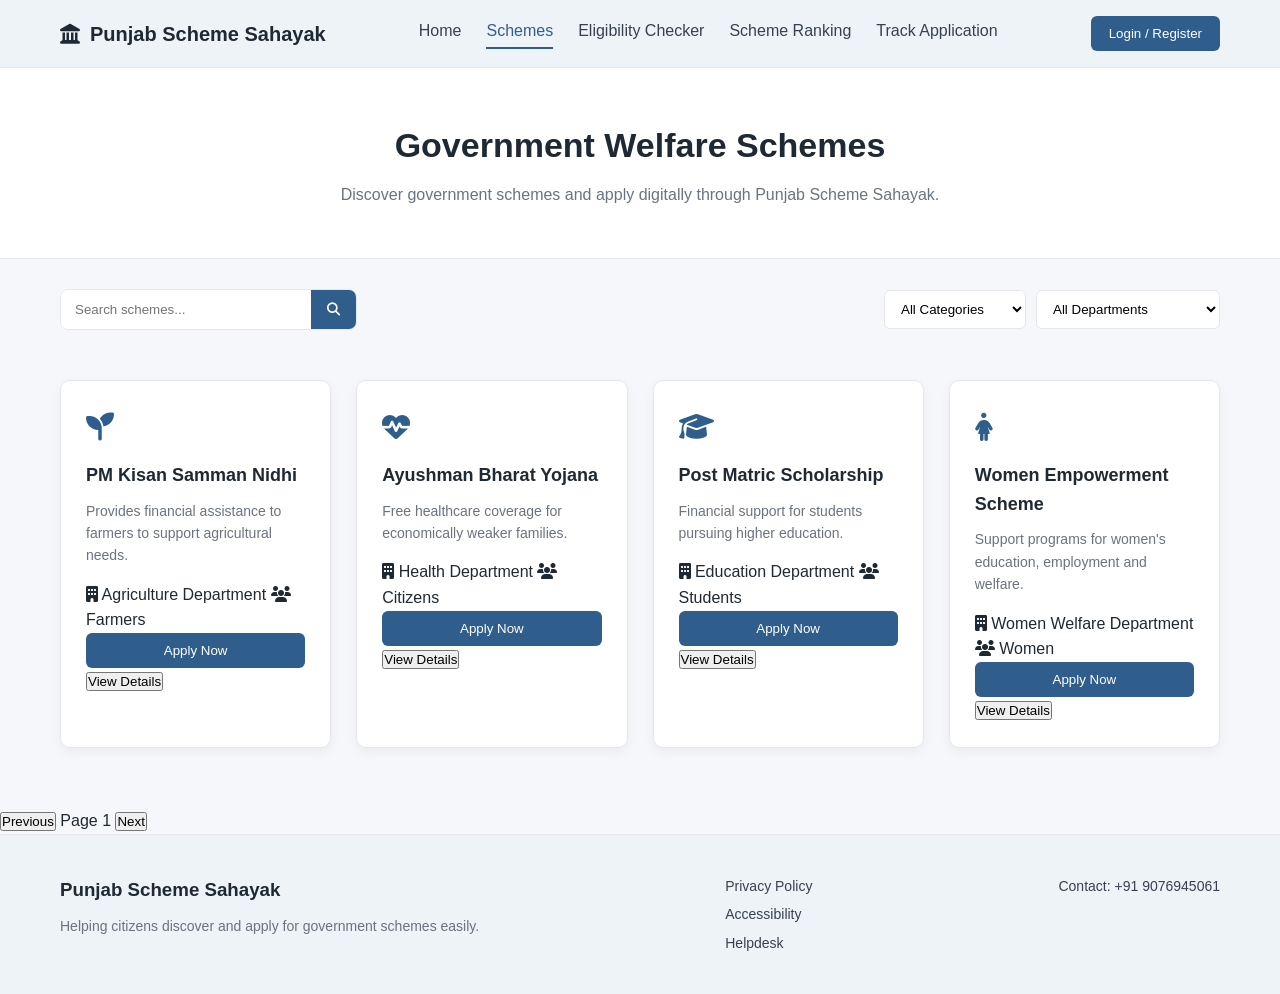
==== gov_Project/schemes.html @ ae300dbd "Added scheme.html page" ====
<!DOCTYPE html>
<html lang="en">

<head>

<meta charset="UTF-8">
<meta name="viewport" content="width=device-width, initial-scale=1.0">

<title>Schemes | Punjab Scheme Sahayak</title>

<link rel="stylesheet" href="schemes.css">

<link rel="stylesheet"
href="https://cdnjs.cloudflare.com/ajax/libs/font-awesome/6.5.0/css/all.min.css">

</head>

<body>

<!-- ================= NAVBAR ================= -->

<header class="navbar">

<div class="logo">

<i class="fa-solid fa-landmark"></i>
<span>Punjab Scheme Sahayak</span>

</div>

<nav class="nav-links">

<a href="index.html">Home</a>

<a href="schemes.html" class="active">Schemes</a>

<a href="eligibility.html">Eligibility Checker</a>

<a href="ranking.html">Scheme Ranking</a>

<a href="track.html">Track Application</a>

</nav>

<button id="loginBtn" class="login-btn">
Login / Register
</button>

</header>


<!-- ================= PAGE HEADER ================= -->

<section class="page-header">

<h1>Government Welfare Schemes</h1>

<p>
Discover government schemes and apply digitally
through Punjab Scheme Sahayak.
</p>

</section>


<!-- ================= SEARCH + FILTER ================= -->

<section class="search-filter">

<div class="search-box">

<input
type="text"
id="searchInput"
placeholder="Search schemes..."
aria-label="Search schemes"
/>

<button id="searchBtn">

<i class="fa-solid fa-search"></i>

</button>

</div>


<div class="filters">

<select id="categoryFilter">

<option value="all">All Categories</option>
<option value="agriculture">Agriculture</option>
<option value="health">Health</option>
<option value="education">Education</option>
<option value="women">Women Welfare</option>

</select>


<select id="departmentFilter">

<option value="all">All Departments</option>
<option value="agriculture">Agriculture Department</option>
<option value="health">Health Department</option>
<option value="education">Education Department</option>

</select>

</div>

</section>

<!-- ================= SCHEMES LIST ================= -->

<section class="schemes-container">

<div id="schemesGrid" class="scheme-grid">

<!-- CARD 1 -->

<article class="scheme-card" data-category="agriculture">

<div class="scheme-icon">
<i class="fa-solid fa-seedling"></i>
</div>

<h3 class="scheme-title">PM Kisan Samman Nidhi</h3>

<p class="scheme-desc">
Provides financial assistance to farmers
to support agricultural needs.
</p>

<div class="scheme-meta">

<span>
<i class="fa-solid fa-building"></i>
Agriculture Department
</span>

<span>
<i class="fa-solid fa-users"></i>
Farmers
</span>

</div>

<div class="scheme-actions">

<button class="apply-btn" data-scheme-id="PMKISAN001">
Apply Now
</button>

<button class="details-btn" data-scheme-id="PMKISAN001">
View Details
</button>

</div>

</article>


<!-- CARD 2 -->

<article class="scheme-card" data-category="health">

<div class="scheme-icon">
<i class="fa-solid fa-heart-pulse"></i>
</div>

<h3 class="scheme-title">Ayushman Bharat Yojana</h3>

<p class="scheme-desc">
Free healthcare coverage for economically weaker families.
</p>

<div class="scheme-meta">

<span>
<i class="fa-solid fa-building"></i>
Health Department
</span>

<span>
<i class="fa-solid fa-users"></i>
Citizens
</span>

</div>

<div class="scheme-actions">

<button class="apply-btn" data-scheme-id="AYUSH001">
Apply Now
</button>

<button class="details-btn" data-scheme-id="AYUSH001">
View Details
</button>

</div>

</article>


<!-- CARD 3 -->

<article class="scheme-card" data-category="education">

<div class="scheme-icon">
<i class="fa-solid fa-graduation-cap"></i>
</div>

<h3 class="scheme-title">Post Matric Scholarship</h3>

<p class="scheme-desc">
Financial support for students pursuing higher education.
</p>

<div class="scheme-meta">

<span>
<i class="fa-solid fa-building"></i>
Education Department
</span>

<span>
<i class="fa-solid fa-users"></i>
Students
</span>

</div>

<div class="scheme-actions">

<button class="apply-btn" data-scheme-id="SCHOLAR001">
Apply Now
</button>

<button class="details-btn" data-scheme-id="SCHOLAR001">
View Details
</button>

</div>

</article>


<!-- CARD 4 -->

<article class="scheme-card" data-category="women">

<div class="scheme-icon">
<i class="fa-solid fa-female"></i>
</div>

<h3 class="scheme-title">Women Empowerment Scheme</h3>

<p class="scheme-desc">
Support programs for women's education, employment and welfare.
</p>

<div class="scheme-meta">

<span>
<i class="fa-solid fa-building"></i>
Women Welfare Department
</span>

<span>
<i class="fa-solid fa-users"></i>
Women
</span>

</div>

<div class="scheme-actions">

<button class="apply-btn" data-scheme-id="WOMEN001">
Apply Now
</button>

<button class="details-btn" data-scheme-id="WOMEN001">
View Details
</button>

</div>

</article>

</div>

</section>


<!-- ================= PAGINATION ================= -->

<section class="pagination">

<button id="prevPage">
Previous
</button>

<span id="pageNumber">
Page 1
</span>

<button id="nextPage">
Next
</button>

</section>


<!-- ================= FOOTER ================= -->

<footer class="footer">

<div class="footer-left">

<h3>Punjab Scheme Sahayak</h3>

<p>

Helping citizens discover and apply for
government schemes easily.

</p>

</div>


<div class="footer-links">

<a href="#">Privacy Policy</a>

<a href="#">Accessibility</a>

<a href="#">Helpdesk</a>

</div>


<div class="footer-contact">

<p>Contact: +91 9076945061</p>

</div>

</footer>


<!-- ================= SCRIPTS ================= -->

<script src="js/schemes.js"></script>

</body>
</html>
---- gov_Project/schemes.css ----
/* GLOBAL RESET */

*{
margin:0;
padding:0;
box-sizing:border-box;
font-family:'Poppins',sans-serif;
}

body{
background:#f5f7fa;
color:#1f2933;
line-height:1.6;
}


/* NAVBAR */

.navbar{
display:flex;
justify-content:space-between;
align-items:center;
padding:16px 60px;
background:#eef3f7;
border-bottom:1px solid #e5e7eb;
}

.logo{
display:flex;
align-items:center;
gap:10px;
font-size:20px;
font-weight:600;
color:#1f2933;
}

.nav-links{
display:flex;
gap:25px;
}

.nav-links a{
text-decoration:none;
color:#374151;
font-weight:500;
}

.nav-links a.active{
color:#2f5d8c;
border-bottom:2px solid #2f5d8c;
padding-bottom:4px;
}

.login-btn{
background:#2f5d8c;
color:white;
border:none;
padding:10px 18px;
border-radius:6px;
cursor:pointer;
}


/* PAGE HEADER */

.page-header{
text-align:center;
padding:50px 20px;
background:white;
border-bottom:1px solid #e5e7eb;
}

.page-header h1{
font-size:34px;
margin-bottom:10px;
}

.page-header p{
color:#6b7280;
font-size:16px;
}


/* SEARCH + FILTER */

.search-filter{
display:flex;
justify-content:space-between;
align-items:center;
flex-wrap:wrap;
gap:20px;
padding:30px 60px;
}

.search-box{
display:flex;
border:1px solid #e5e7eb;
border-radius:8px;
overflow:hidden;
background:white;
}

.search-box input{
border:none;
padding:12px 14px;
outline:none;
width:250px;
}

.search-box button{
border:none;
background:#2f5d8c;
color:white;
padding:12px 16px;
cursor:pointer;
}

.filters{
display:flex;
gap:10px;
}

.filters select{
padding:10px 12px;
border-radius:6px;
border:1px solid #e5e7eb;
background:white;
}


/* SCHEMES SECTION */

.schemes-container{
padding:20px 60px 60px 60px;
}

.scheme-grid{
display:grid;
grid-template-columns:repeat(4,1fr);
gap:25px;
}


/* SCHEME CARD */

.scheme-card{
background:white;
padding:25px;
border-radius:10px;
border:1px solid #e5e7eb;
box-shadow:0 4px 12px rgba(0,0,0,0.05);
transition:0.3s;
}

.scheme-card:hover{
transform:translateY(-5px);
box-shadow:0 8px 20px rgba(0,0,0,0.08);
}

.scheme-icon{
font-size:28px;
color:#2f5d8c;
margin-bottom:10px;
}

.scheme-card h3{
font-size:18px;
margin-bottom:10px;
}

.scheme-card p{
font-size:14px;
color:#6b7280;
margin-bottom:15px;
}

.scheme-info{
display:flex;
flex-direction:column;
gap:6px;
font-size:13px;
color:#4b5563;
margin-bottom:18px;
}

.apply-btn{
width:100%;
background:#2f5d8c;
color:white;
border:none;
padding:10px;
border-radius:6px;
cursor:pointer;
transition:0.3s;
}

.apply-btn:hover{
background:#244a70;
}


/* FOOTER */

.footer{
display:flex;
justify-content:space-between;
flex-wrap:wrap;
gap:20px;
padding:40px 60px;
background:#eef3f7;
border-top:1px solid #e5e7eb;
}

.footer-left h3{
margin-bottom:10px;
}

.footer-left p{
font-size:14px;
color:#6b7280;
}

.footer-links{
display:flex;
flex-direction:column;
gap:6px;
}

.footer-links a{
text-decoration:none;
color:#374151;
font-size:14px;
}

.footer-contact{
font-size:14px;
color:#374151;
}


/* RESPONSIVE DESIGN */

@media (max-width:1000px){

.scheme-grid{
grid-template-columns:repeat(2,1fr);
}

.search-filter{
flex-direction:column;
align-items:flex-start;
}

}

@media (max-width:600px){

.navbar{
flex-direction:column;
gap:15px;
}

.scheme-grid{
grid-template-columns:1fr;
}

.search-box input{
width:180px;
}

}
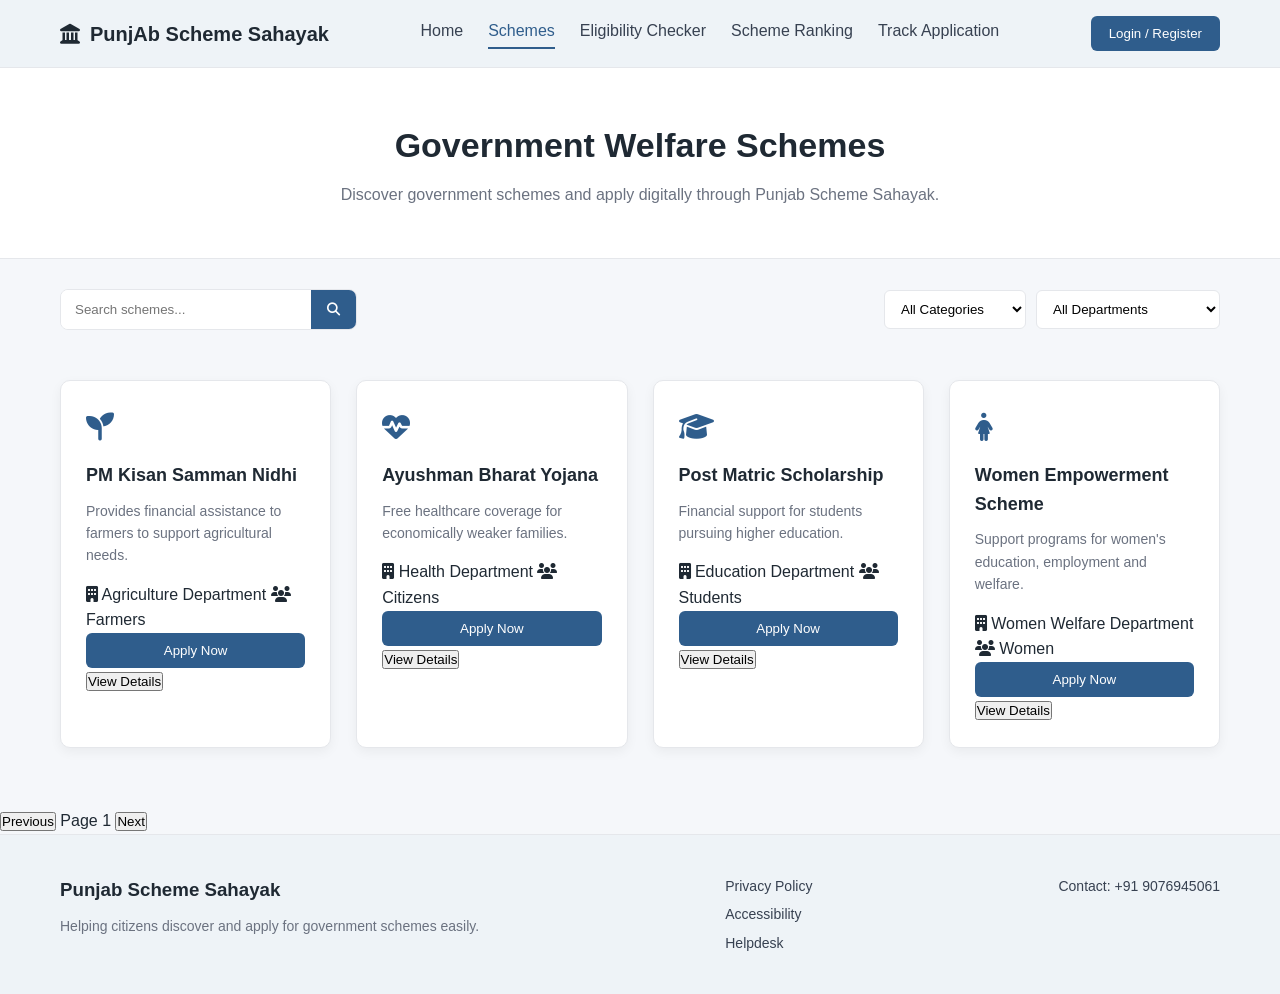
==== commit 05a01d21: "updated schemes.html page" ====
--- a/gov_Project/schemes.html
+++ b/gov_Project/schemes.html
@@ -24,7 +24,7 @@
 <div class="logo">
 
 <i class="fa-solid fa-landmark"></i>
-<span>Punjab Scheme Sahayak</span>
+<span>PunjAb Scheme Sahayak</span>
 
 </div>
 
